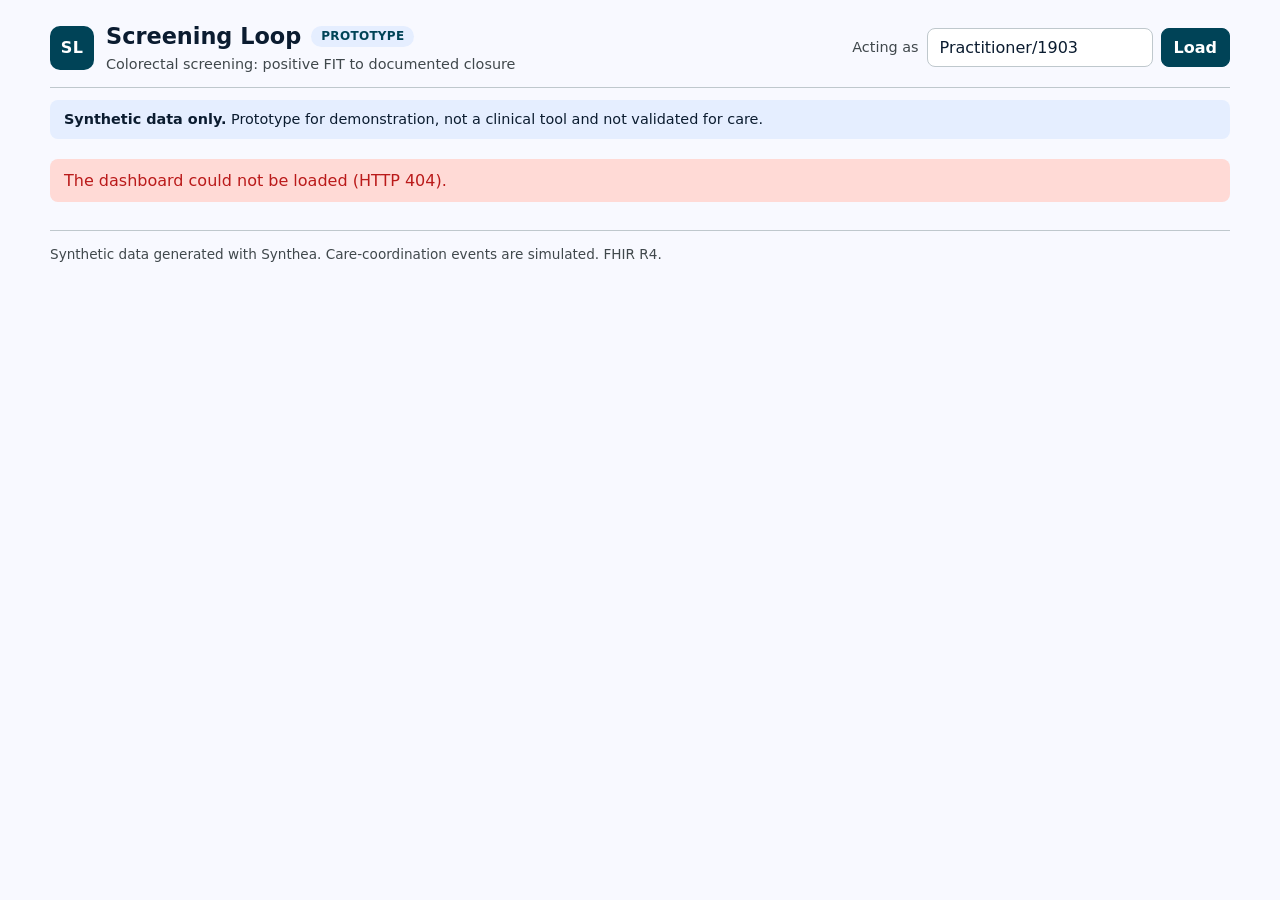
==== frontend/index.html @ 6d24c582 "feat(frontend): add case dashboard page" ====
<!doctype html>
<html lang="en">
<head>
  <meta charset="utf-8">
  <meta name="viewport" content="width=device-width, initial-scale=1">
  <title>Screening Loop Dashboard</title>
  <link rel="stylesheet" href="css/styles.css">
</head>
<body>
  <header class="topbar">
    <div class="brand">
      <span class="logo" aria-hidden="true">SL</span>
      <div>
        <h1>Screening Loop <span class="chip chip-neutral">Prototype</span></h1>
        <p class="subtitle">Colorectal screening: positive FIT to documented closure</p>
      </div>
    </div>
    <form id="actor-form" class="actor">
      <label for="actor">Acting as</label>
      <input id="actor" name="actor" type="text" autocomplete="off" spellcheck="false">
      <button type="submit">Load</button>
    </form>
  </header>

  <p class="notice"><strong>Synthetic data only.</strong> Prototype for demonstration, not a clinical tool and not validated for care.</p>
  <p id="message" class="message" role="status" hidden></p>

  <main id="content" hidden>
    <div class="page-head">
      <h2 class="page-title">Screening pathway overview</h2>
      <p class="page-subtitle">Every positive FIT result, from issuance to documented closure.</p>
    </div>

    <section aria-labelledby="kpi-title">
      <h2 id="kpi-title" class="visually-hidden">Key figures</h2>
      <div id="kpis" class="kpis"></div>
    </section>

    <section aria-labelledby="stage-title" class="panel">
      <div class="panel-head">
        <h2 id="stage-title">Cases by lifecycle stage</h2>
        <p class="legend">
          <span class="legend-item"><span class="swatch swatch-open"></span>Open stages</span>
          <span class="legend-item"><span class="swatch swatch-closed"></span>Closed outcomes</span>
        </p>
      </div>
      <div id="stages" class="stages"></div>
    </section>

    <section aria-labelledby="overdue-title" class="panel">
      <div class="panel-head">
        <h2 id="overdue-title">Overdue cases</h2>
        <span id="overdue-count" class="chip chip-warn"></span>
      </div>
      <div id="overdue"></div>
    </section>

    <div class="split">
      <section aria-labelledby="rejected-title" class="panel">
        <div class="panel-head">
          <h2 id="rejected-title">Rejected referrals</h2>
          <span id="rejected-count" class="chip chip-danger"></span>
        </div>
        <div id="rejected"></div>
      </section>

      <section aria-labelledby="unassigned-title" class="panel">
        <div class="panel-head">
          <h2 id="unassigned-title">Ownership</h2>
          <span id="unassigned-count" class="chip chip-ok"></span>
        </div>
        <div id="unassigned"></div>
      </section>
    </div>
  </main>

  <footer class="footer">Synthetic data generated with Synthea. Care-coordination events are simulated. FHIR R4.</footer>

  <script type="module" src="js/dashboard.js"></script>
</body>
</html>
---- frontend/css/styles.css ----
:root {
  --bg: #f8f9ff;
  --surface: #ffffff;
  --surface-low: #eff4ff;
  --surface-high: #e5eeff;
  --text: #0b1c30;
  --muted: #40484c;
  --border: #bfc8cd;
  --primary: #004357;
  --primary-soft: #0d5c75;
  --on-primary: #ffffff;
  --warn: #7a4a00;
  --warn-bg: #fff3d6;
  --warn-border: #e0a526;
  --danger: #ba1a1a;
  --danger-bg: #ffdad6;
  --ok: #0b6b3a;
  --ok-bg: #d8f3e3;
  --bar-open: #0d5c75;
  --bar-closed: #7b8794;
  --focus: #0d5c75;
}

@media (prefers-color-scheme: dark) {
  :root:not([data-theme="light"]) {
    --bg: #0b1520;
    --surface: #132131;
    --surface-low: #172a3d;
    --surface-high: #1d3349;
    --text: #e6eef7;
    --muted: #a9b6c3;
    --border: #2c4157;
    --primary: #7cc4dc;
    --primary-soft: #5aa9c4;
    --on-primary: #06202b;
    --warn: #f3c66b;
    --warn-bg: #2f2410;
    --warn-border: #a8791c;
    --danger: #ffb4ab;
    --danger-bg: #3a1a17;
    --ok: #7fdca8;
    --ok-bg: #11301f;
    --bar-open: #5aa9c4;
    --bar-closed: #8895a3;
    --focus: #7cc4dc;
  }
}

* {
  box-sizing: border-box;
}

body {
  margin: 0;
  padding: 0 16px 24px;
  background: var(--bg);
  color: var(--text);
  font-family: system-ui, -apple-system, "Segoe UI", Roboto, Inter, sans-serif;
  line-height: 1.45;
}

main,
.topbar,
.notice,
.message,
.footer {
  max-width: 1180px;
  margin-left: auto;
  margin-right: auto;
}

:focus-visible {
  outline: 3px solid var(--focus);
  outline-offset: 2px;
}

.topbar {
  display: flex;
  flex-wrap: wrap;
  gap: 16px;
  align-items: center;
  justify-content: space-between;
  padding: 20px 0 12px;
  border-bottom: 1px solid var(--border);
}

.brand {
  display: flex;
  gap: 12px;
  align-items: center;
}

.logo {
  display: grid;
  place-items: center;
  width: 44px;
  height: 44px;
  border-radius: 10px;
  background: var(--primary);
  color: var(--on-primary);
  font-weight: 700;
  letter-spacing: 0.5px;
}

h1 {
  margin: 0;
  font-size: 1.4rem;
  display: flex;
  gap: 10px;
  align-items: center;
  flex-wrap: wrap;
}

h2 {
  margin: 0;
  font-size: 1.05rem;
}

.subtitle {
  margin: 2px 0 0;
  color: var(--muted);
  font-size: 0.9rem;
}

.actor {
  display: flex;
  gap: 8px;
  align-items: center;
  flex-wrap: wrap;
}

.actor label {
  color: var(--muted);
  font-size: 0.9rem;
}

input,
button {
  font: inherit;
  padding: 7px 12px;
  border: 1px solid var(--border);
  border-radius: 8px;
  background: var(--surface);
  color: var(--text);
}

button {
  background: var(--primary);
  border-color: var(--primary);
  color: var(--on-primary);
  font-weight: 600;
  cursor: pointer;
}

.notice {
  margin-top: 12px;
  margin-bottom: 20px;
  padding: 9px 14px;
  border-radius: 8px;
  background: var(--surface-high);
  color: var(--text);
  font-size: 0.9rem;
}

.message {
  padding: 10px 14px;
  border-radius: 8px;
  background: var(--danger-bg);
  color: var(--danger);
}

.page-head {
  margin-bottom: 16px;
}

.page-title {
  font-size: 1.7rem;
}

.page-subtitle {
  margin: 4px 0 0;
  color: var(--muted);
}

.chip {
  display: inline-block;
  padding: 2px 10px;
  border-radius: 999px;
  font-size: 0.75rem;
  font-weight: 600;
  letter-spacing: 0.3px;
  white-space: nowrap;
}

.chip-neutral {
  background: var(--surface-high);
  color: var(--primary);
  text-transform: uppercase;
}

.chip-warn {
  background: var(--warn-bg);
  color: var(--warn);
  border: 1px solid var(--warn-border);
}

.chip-danger {
  background: var(--danger-bg);
  color: var(--danger);
}

.chip-ok {
  background: var(--ok-bg);
  color: var(--ok);
}

.chip-stage {
  background: var(--surface-low);
  color: var(--primary);
  border: 1px solid var(--border);
}

.kpis {
  display: grid;
  grid-template-columns: repeat(auto-fit, minmax(170px, 1fr));
  gap: 12px;
  margin-bottom: 20px;
}

.kpi {
  padding: 14px 16px;
  border: 1px solid var(--border);
  border-radius: 10px;
  background: var(--surface);
}

.kpi .label {
  color: var(--muted);
  font-size: 0.78rem;
  font-weight: 600;
  letter-spacing: 0.6px;
  text-transform: uppercase;
}

.kpi .value {
  margin: 6px 0 2px;
  font-size: 2rem;
  font-weight: 700;
}

.kpi .hint {
  color: var(--muted);
  font-size: 0.82rem;
}

.kpi.warn {
  border: 2px solid var(--warn-border);
  background: var(--warn-bg);
}

.kpi.warn .value,
.kpi.warn .hint {
  color: var(--warn);
}

.kpi.danger {
  border: 2px solid var(--danger);
  background: var(--danger-bg);
}

.kpi.danger .value,
.kpi.danger .hint {
  color: var(--danger);
}

.kpi.ok .value {
  color: var(--ok);
}

.panel {
  margin-bottom: 20px;
  padding: 18px;
  border: 1px solid var(--border);
  border-radius: 12px;
  background: var(--surface);
}

.panel-head {
  display: flex;
  flex-wrap: wrap;
  gap: 10px;
  align-items: center;
  justify-content: space-between;
  margin-bottom: 14px;
}

.legend {
  display: flex;
  gap: 16px;
  margin: 0;
  color: var(--muted);
  font-size: 0.85rem;
}

.legend-item {
  display: inline-flex;
  gap: 6px;
  align-items: center;
}

.swatch {
  width: 12px;
  height: 12px;
  border-radius: 3px;
}

.swatch-open {
  background: var(--bar-open);
}

.swatch-closed {
  background: var(--bar-closed);
}

.stages {
  display: grid;
  grid-template-columns: repeat(auto-fit, minmax(150px, 1fr));
  gap: 10px;
}

.stage {
  padding: 12px;
  border: 1px solid var(--border);
  border-radius: 10px;
  background: var(--surface-low);
}

.stage.is-rejected {
  border-color: var(--danger);
  background: var(--danger-bg);
}

.stage.is-closed {
  background: var(--surface-high);
}

.stage-top {
  display: flex;
  justify-content: space-between;
  align-items: center;
  color: var(--muted);
  font-size: 0.78rem;
  font-weight: 600;
}

.stage-count {
  min-width: 26px;
  padding: 1px 8px;
  border-radius: 6px;
  background: var(--primary);
  color: var(--on-primary);
  text-align: center;
  font-size: 0.85rem;
}

.stage-name {
  margin: 8px 0 10px;
  min-height: 2.6em;
  font-weight: 600;
  font-size: 0.92rem;
}

.stage-track {
  height: 7px;
  border-radius: 4px;
  background: var(--border);
  overflow: hidden;
}

.stage-bar {
  height: 100%;
  background: var(--bar-open);
}

.is-closed .stage-bar {
  background: var(--bar-closed);
}

.is-rejected .stage-bar {
  background: var(--danger);
}

.stage-share {
  margin-top: 6px;
  color: var(--muted);
  font-size: 0.78rem;
}

.table-wrap {
  overflow-x: auto;
}

table {
  width: 100%;
  border-collapse: collapse;
  font-size: 0.92rem;
}

th,
td {
  padding: 10px 12px;
  border-bottom: 1px solid var(--border);
  text-align: left;
  white-space: nowrap;
}

th {
  background: var(--surface-low);
  color: var(--muted);
  font-size: 0.78rem;
  letter-spacing: 0.5px;
  text-transform: uppercase;
}

td.case-id {
  color: var(--primary);
  font-weight: 650;
}

.split {
  display: grid;
  grid-template-columns: 3fr 2fr;
  gap: 20px;
}

.split .panel {
  margin-bottom: 0;
}

.empty {
  display: grid;
  gap: 6px;
  justify-items: center;
  padding: 24px 12px;
  text-align: center;
}

.empty strong {
  font-size: 1.1rem;
  color: var(--ok);
}

.empty span {
  color: var(--muted);
}

.footer {
  margin-top: 28px;
  padding-top: 14px;
  border-top: 1px solid var(--border);
  color: var(--muted);
  font-size: 0.85rem;
}

.visually-hidden {
  position: absolute;
  width: 1px;
  height: 1px;
  overflow: hidden;
  clip: rect(0, 0, 0, 0);
}

@media (max-width: 800px) {
  .split {
    grid-template-columns: 1fr;
  }
}
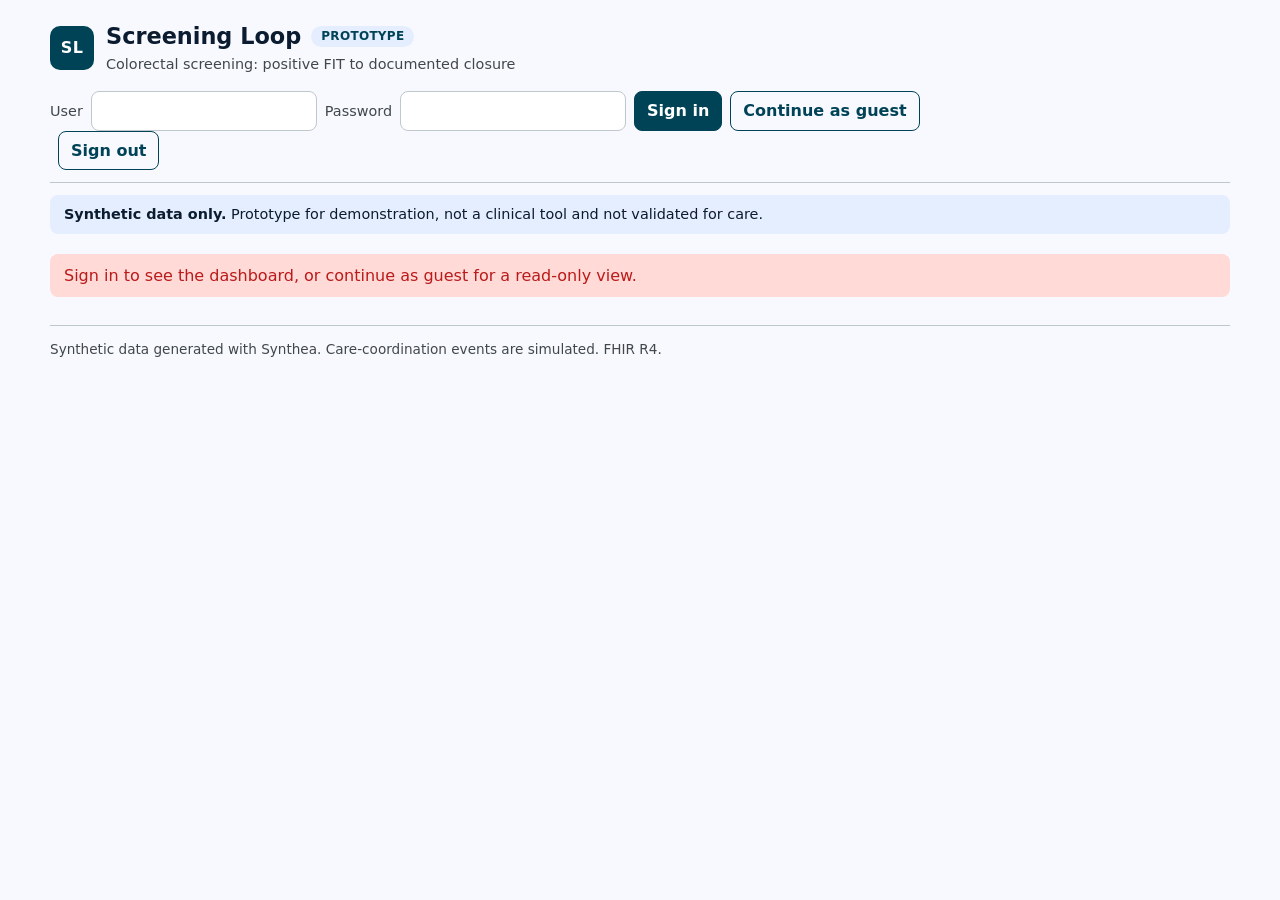
==== commit 07e83fcd: "feat(backend): add session login, roles and permission policy" ====
--- a/frontend/index.html
+++ b/frontend/index.html
@@ -15,11 +15,20 @@
         <p class="subtitle">Colorectal screening: positive FIT to documented closure</p>
       </div>
     </div>
-    <form id="actor-form" class="actor">
-      <label for="actor">Acting as</label>
-      <input id="actor" name="actor" type="text" autocomplete="off" spellcheck="false">
-      <button type="submit">Load</button>
-    </form>
+    <div class="session">
+      <form id="login-form" class="actor" hidden>
+        <label for="username">User</label>
+        <input id="username" name="username" type="text" autocomplete="username" spellcheck="false" required>
+        <label for="password">Password</label>
+        <input id="password" name="password" type="password" autocomplete="current-password" required>
+        <button type="submit">Sign in</button>
+        <button type="button" id="guest-button" class="secondary">Continue as guest</button>
+      </form>
+      <div id="user-info" class="actor" hidden>
+        <span id="user-label"></span>
+        <button type="button" id="logout-button" class="secondary">Sign out</button>
+      </div>
+    </div>
   </header>
 
   <p class="notice"><strong>Synthetic data only.</strong> Prototype for demonstration, not a clinical tool and not validated for care.</p>
--- a/frontend/css/styles.css
+++ b/frontend/css/styles.css
@@ -152,6 +152,12 @@
   cursor: pointer;
 }
 
+button.secondary {
+  background: transparent;
+  color: var(--primary);
+  border-color: var(--primary);
+}
+
 .notice {
   margin-top: 12px;
   margin-bottom: 20px;
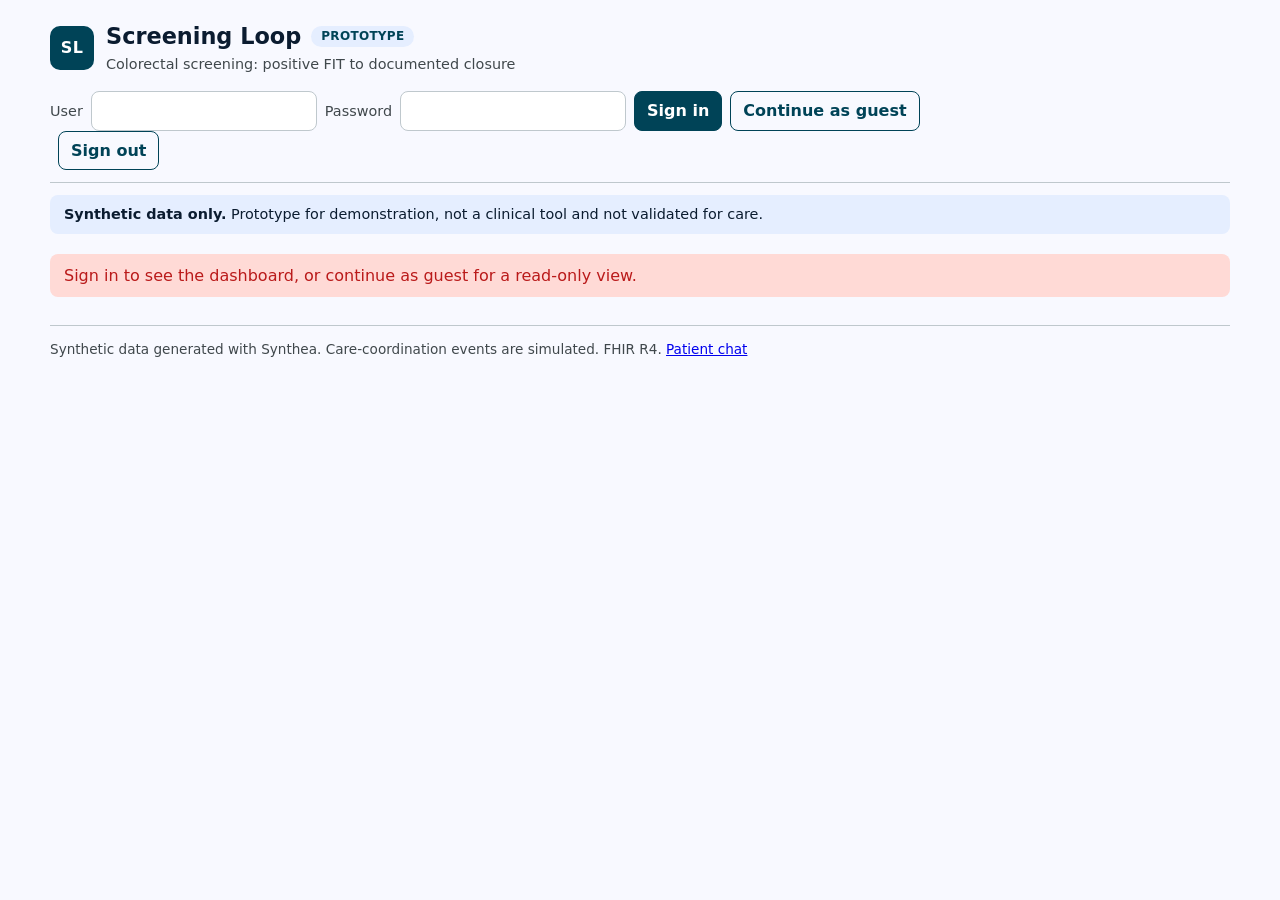
==== commit 8c7d8ea3: "feat(frontend): add patient chat page with simulated face check" ====
--- a/frontend/index.html
+++ b/frontend/index.html
@@ -83,7 +83,7 @@
     </div>
   </main>
 
-  <footer class="footer">Synthetic data generated with Synthea. Care-coordination events are simulated. FHIR R4.</footer>
+  <footer class="footer">Synthetic data generated with Synthea. Care-coordination events are simulated. FHIR R4. <a href="/patient.html">Patient chat</a></footer>
 
   <script type="module" src="js/dashboard.js"></script>
 </body>
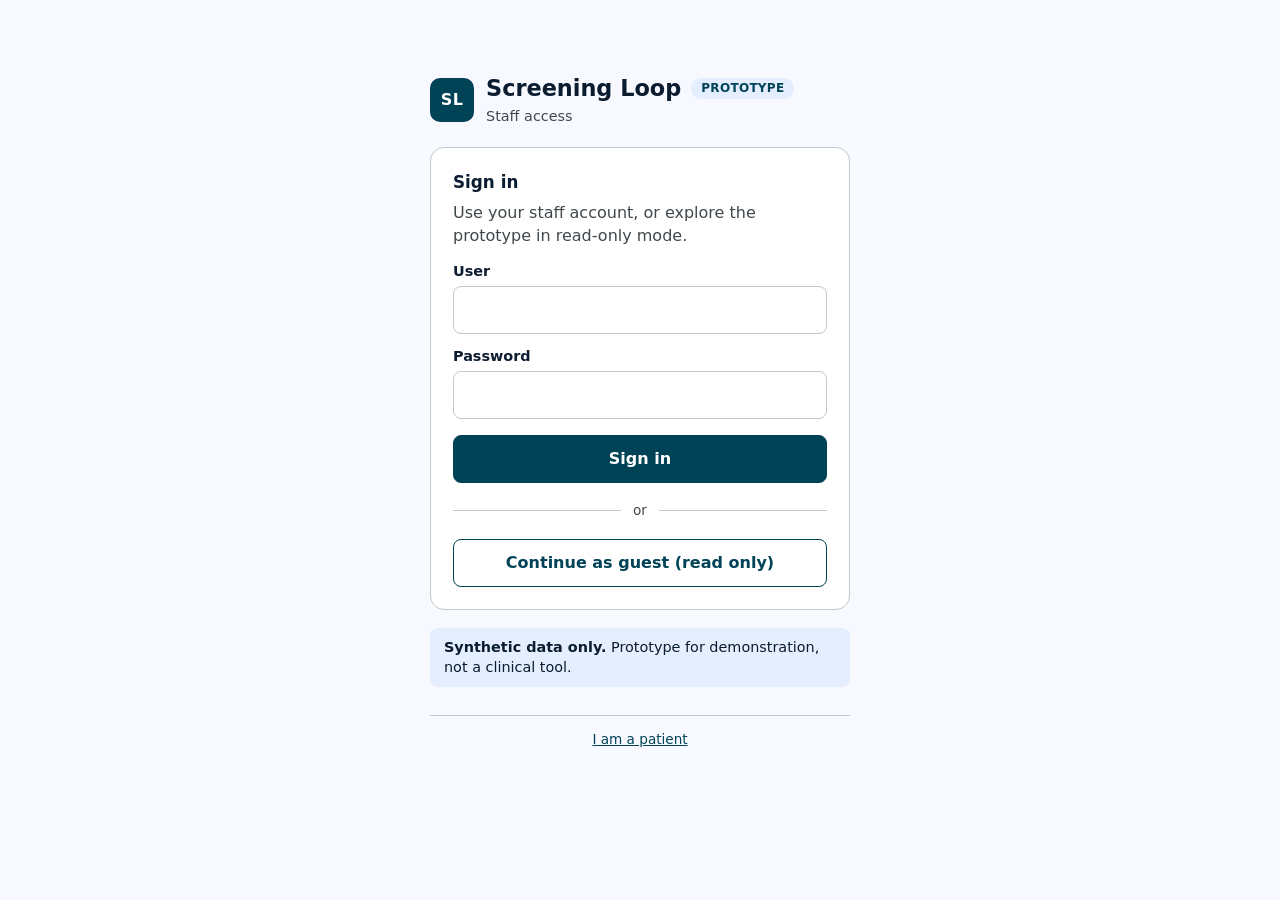
==== commit 7866e5bf: "feat(frontend): add staff login page and case workspace" ====
--- a/frontend/index.html
+++ b/frontend/index.html
@@ -15,19 +15,13 @@
         <p class="subtitle">Colorectal screening: positive FIT to documented closure</p>
       </div>
     </div>
-    <div class="session">
-      <form id="login-form" class="actor" hidden>
-        <label for="username">User</label>
-        <input id="username" name="username" type="text" autocomplete="username" spellcheck="false" required>
-        <label for="password">Password</label>
-        <input id="password" name="password" type="password" autocomplete="current-password" required>
-        <button type="submit">Sign in</button>
-        <button type="button" id="guest-button" class="secondary">Continue as guest</button>
-      </form>
-      <div id="user-info" class="actor" hidden>
-        <span id="user-label"></span>
-        <button type="button" id="logout-button" class="secondary">Sign out</button>
-      </div>
+    <nav class="staff-nav" aria-label="Staff">
+      <a href="/" aria-current="page">Dashboard</a>
+      <a href="cases.html">Cases</a>
+    </nav>
+    <div class="session actor">
+      <span id="user-label"></span>
+      <button type="button" id="logout-button" class="secondary">Sign out</button>
     </div>
   </header>
 
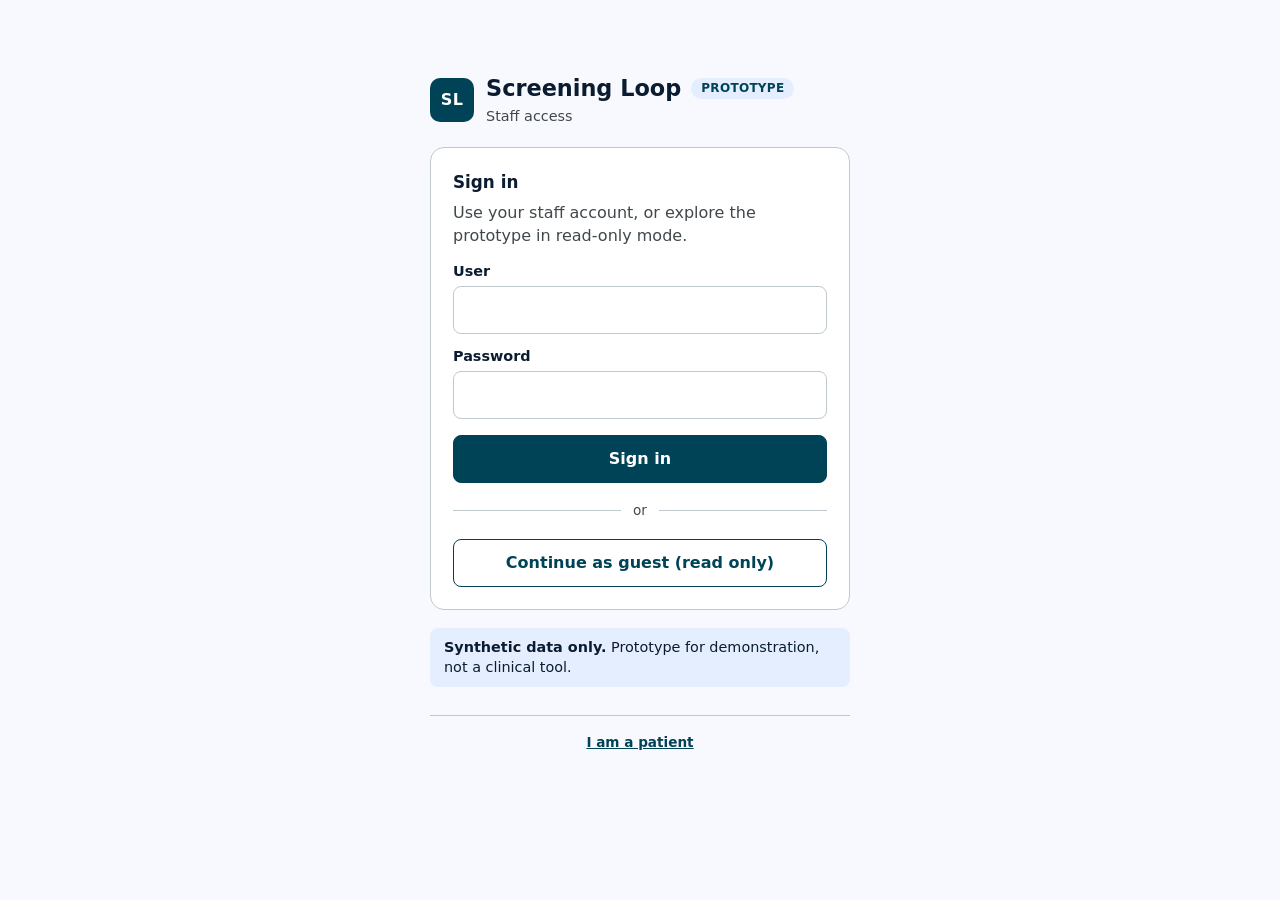
==== commit 036f34db: "fix(frontend): fix issues found by the QA gate" ====
--- a/frontend/index.html
+++ b/frontend/index.html
@@ -4,6 +4,7 @@
   <meta charset="utf-8">
   <meta name="viewport" content="width=device-width, initial-scale=1">
   <title>Screening Loop Dashboard</title>
+  <link rel="icon" href="favicon.svg" type="image/svg+xml">
   <link rel="stylesheet" href="css/styles.css">
 </head>
 <body>
@@ -77,7 +78,7 @@
     </div>
   </main>
 
-  <footer class="footer">Synthetic data generated with Synthea. Care-coordination events are simulated. FHIR R4. <a href="/patient.html">Patient chat</a></footer>
+  <footer class="footer" id="footer" hidden>Synthetic data generated with Synthea. Care-coordination events are simulated. FHIR R4. <a href="/patient.html">Patient chat</a></footer>
 
   <script type="module" src="js/dashboard.js"></script>
 </body>
--- a/frontend/css/styles.css
+++ b/frontend/css/styles.css
@@ -478,6 +478,42 @@
 
 @media (max-width: 800px) {
   .split {
-    grid-template-columns: 1fr;
+    grid-template-columns: minmax(0, 1fr);
   }
 }
+
+.panel {
+  min-width: 0;
+}
+
+.staff-nav {
+  display: flex;
+  gap: 4px;
+}
+
+.staff-nav a {
+  padding: 8px 14px;
+  border-radius: 8px;
+  color: var(--muted);
+  font-weight: 600;
+  text-decoration: none;
+}
+
+.staff-nav a[aria-current="page"] {
+  background: var(--primary);
+  color: var(--on-primary);
+}
+
+[hidden] {
+  display: none !important;
+}
+
+.case-link,
+.footer a {
+  display: inline-block;
+  min-height: 24px;
+  padding: 3px 2px;
+  color: var(--primary);
+  font-weight: 650;
+}
+
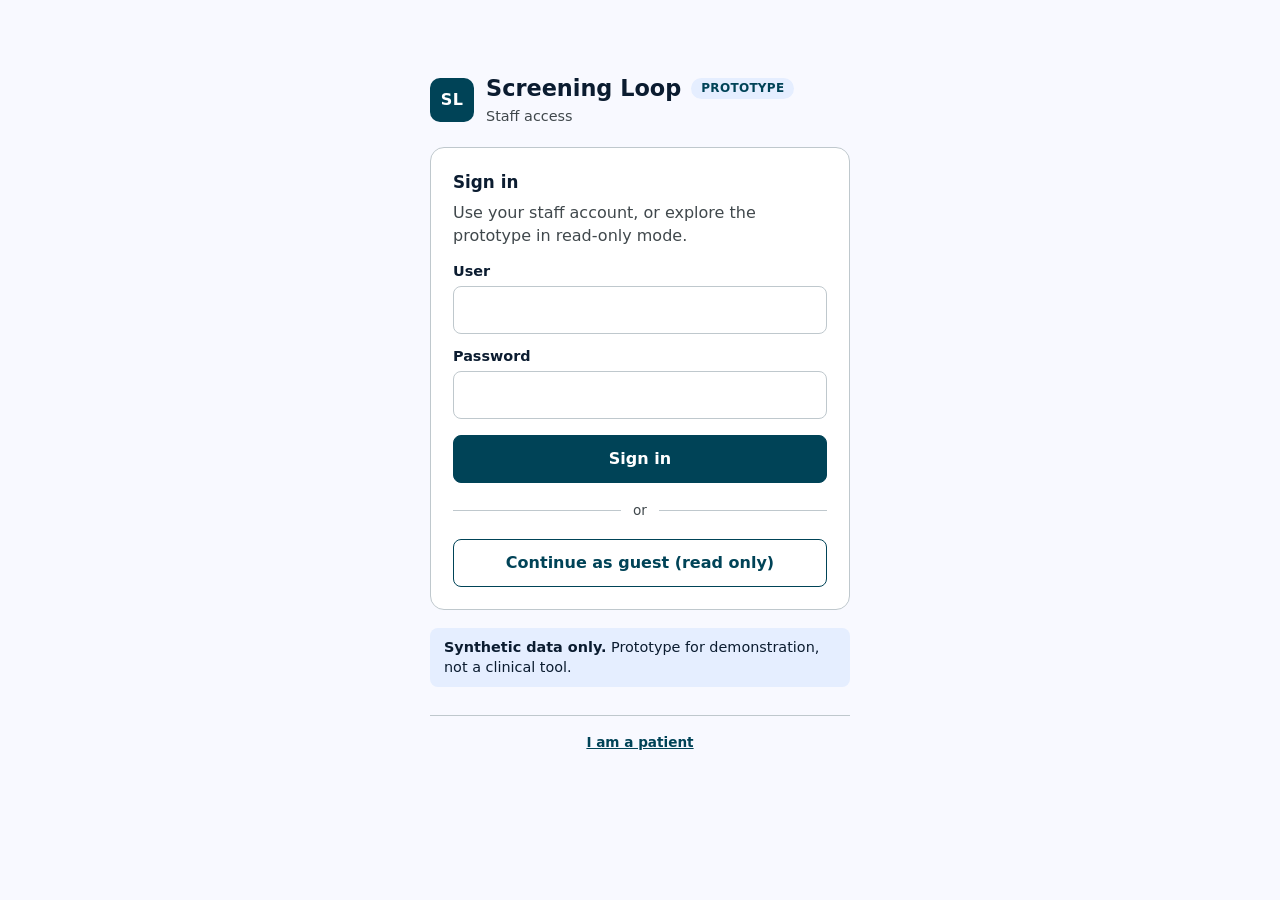
==== commit 2fb8cf3e: "feat(frontend): add a language switch with English and Spanish New i18n module with one dictionary p" ====
--- a/frontend/index.html
+++ b/frontend/index.html
@@ -3,7 +3,7 @@
 <head>
   <meta charset="utf-8">
   <meta name="viewport" content="width=device-width, initial-scale=1">
-  <title>Screening Loop Dashboard</title>
+  <title data-i18n="title.dashboard">Screening Loop Dashboard</title>
   <link rel="icon" href="favicon.svg" type="image/svg+xml">
   <link rel="stylesheet" href="css/styles.css">
 </head>
@@ -12,40 +12,41 @@
     <div class="brand">
       <span class="logo" aria-hidden="true">SL</span>
       <div>
-        <h1>Screening Loop <span class="chip chip-neutral">Prototype</span></h1>
-        <p class="subtitle">Colorectal screening: positive FIT to documented closure</p>
+        <h1>Screening Loop <span class="chip chip-neutral" data-i18n="brand.prototype">Prototype</span></h1>
+        <p class="subtitle" data-i18n="brand.subtitle.pathway">Colorectal screening: positive FIT to documented closure</p>
       </div>
     </div>
-    <nav class="staff-nav" aria-label="Staff">
-      <a href="/" aria-current="page">Dashboard</a>
-      <a href="cases.html">Cases</a>
+    <nav class="staff-nav" aria-label="Staff" data-i18n-attr="aria-label:nav.label">
+      <a href="/" aria-current="page" data-i18n="nav.dashboard">Dashboard</a>
+      <a href="cases.html" data-i18n="nav.cases">Cases</a>
     </nav>
+    <div data-lang-switch></div>
     <div class="session actor">
       <span id="user-label"></span>
-      <button type="button" id="logout-button" class="secondary">Sign out</button>
+      <button type="button" id="logout-button" class="secondary" data-i18n="session.signOut">Sign out</button>
     </div>
   </header>
 
-  <p class="notice"><strong>Synthetic data only.</strong> Prototype for demonstration, not a clinical tool and not validated for care.</p>
+  <p class="notice"><strong data-i18n="notice.syntheticStrong">Synthetic data only.</strong> <span data-i18n="notice.prototypeLong">Prototype for demonstration, not a clinical tool and not validated for care.</span></p>
   <p id="message" class="message" role="status" hidden></p>
 
   <main id="content" hidden>
     <div class="page-head">
-      <h2 class="page-title">Screening pathway overview</h2>
-      <p class="page-subtitle">Every positive FIT result, from issuance to documented closure.</p>
+      <h2 class="page-title" data-i18n="dashboard.title">Screening pathway overview</h2>
+      <p class="page-subtitle" data-i18n="dashboard.subtitle">Every positive FIT result, from issuance to documented closure.</p>
     </div>
 
     <section aria-labelledby="kpi-title">
-      <h2 id="kpi-title" class="visually-hidden">Key figures</h2>
+      <h2 id="kpi-title" class="visually-hidden" data-i18n="dashboard.kpiHeading">Key figures</h2>
       <div id="kpis" class="kpis"></div>
     </section>
 
     <section aria-labelledby="stage-title" class="panel">
       <div class="panel-head">
-        <h2 id="stage-title">Cases by lifecycle stage</h2>
+        <h2 id="stage-title" data-i18n="dashboard.stageHeading">Cases by lifecycle stage</h2>
         <p class="legend">
-          <span class="legend-item"><span class="swatch swatch-open"></span>Open stages</span>
-          <span class="legend-item"><span class="swatch swatch-closed"></span>Closed outcomes</span>
+          <span class="legend-item"><span class="swatch swatch-open"></span><span data-i18n="dashboard.legendOpen">Open stages</span></span>
+          <span class="legend-item"><span class="swatch swatch-closed"></span><span data-i18n="dashboard.legendClosed">Closed outcomes</span></span>
         </p>
       </div>
       <div id="stages" class="stages"></div>
@@ -53,7 +54,7 @@
 
     <section aria-labelledby="overdue-title" class="panel">
       <div class="panel-head">
-        <h2 id="overdue-title">Overdue cases</h2>
+        <h2 id="overdue-title" data-i18n="dashboard.overdueHeading">Overdue cases</h2>
         <span id="overdue-count" class="chip chip-warn"></span>
       </div>
       <div id="overdue"></div>
@@ -62,7 +63,7 @@
     <div class="split">
       <section aria-labelledby="rejected-title" class="panel">
         <div class="panel-head">
-          <h2 id="rejected-title">Rejected referrals</h2>
+          <h2 id="rejected-title" data-i18n="dashboard.rejectedHeading">Rejected referrals</h2>
           <span id="rejected-count" class="chip chip-danger"></span>
         </div>
         <div id="rejected"></div>
@@ -70,7 +71,7 @@
 
       <section aria-labelledby="unassigned-title" class="panel">
         <div class="panel-head">
-          <h2 id="unassigned-title">Ownership</h2>
+          <h2 id="unassigned-title" data-i18n="dashboard.ownershipHeading">Ownership</h2>
           <span id="unassigned-count" class="chip chip-ok"></span>
         </div>
         <div id="unassigned"></div>
@@ -78,7 +79,7 @@
     </div>
   </main>
 
-  <footer class="footer" id="footer" hidden>Synthetic data generated with Synthea. Care-coordination events are simulated. FHIR R4. <a href="/patient.html">Patient chat</a></footer>
+  <footer class="footer" id="footer" hidden><span data-i18n="footer.synthetic">Synthetic data generated with Synthea. Care-coordination events are simulated. FHIR R4.</span> <a href="/patient.html" data-i18n="footer.patientChat">Patient chat</a></footer>
 
   <script type="module" src="js/dashboard.js"></script>
 </body>
--- a/frontend/css/styles.css
+++ b/frontend/css/styles.css
@@ -517,3 +517,27 @@
   font-weight: 650;
 }
 
+
+.lang-switch {
+  display: inline-flex;
+  border: 1px solid var(--border);
+  border-radius: 8px;
+  overflow: hidden;
+  background: var(--surface);
+}
+
+.lang-switch button {
+  min-width: 44px;
+  min-height: 36px;
+  padding: 4px 10px;
+  border: 0;
+  border-radius: 0;
+  background: transparent;
+  color: var(--primary);
+  font-weight: 650;
+}
+
+.lang-switch button[aria-pressed="true"] {
+  background: var(--primary);
+  color: var(--on-primary);
+}
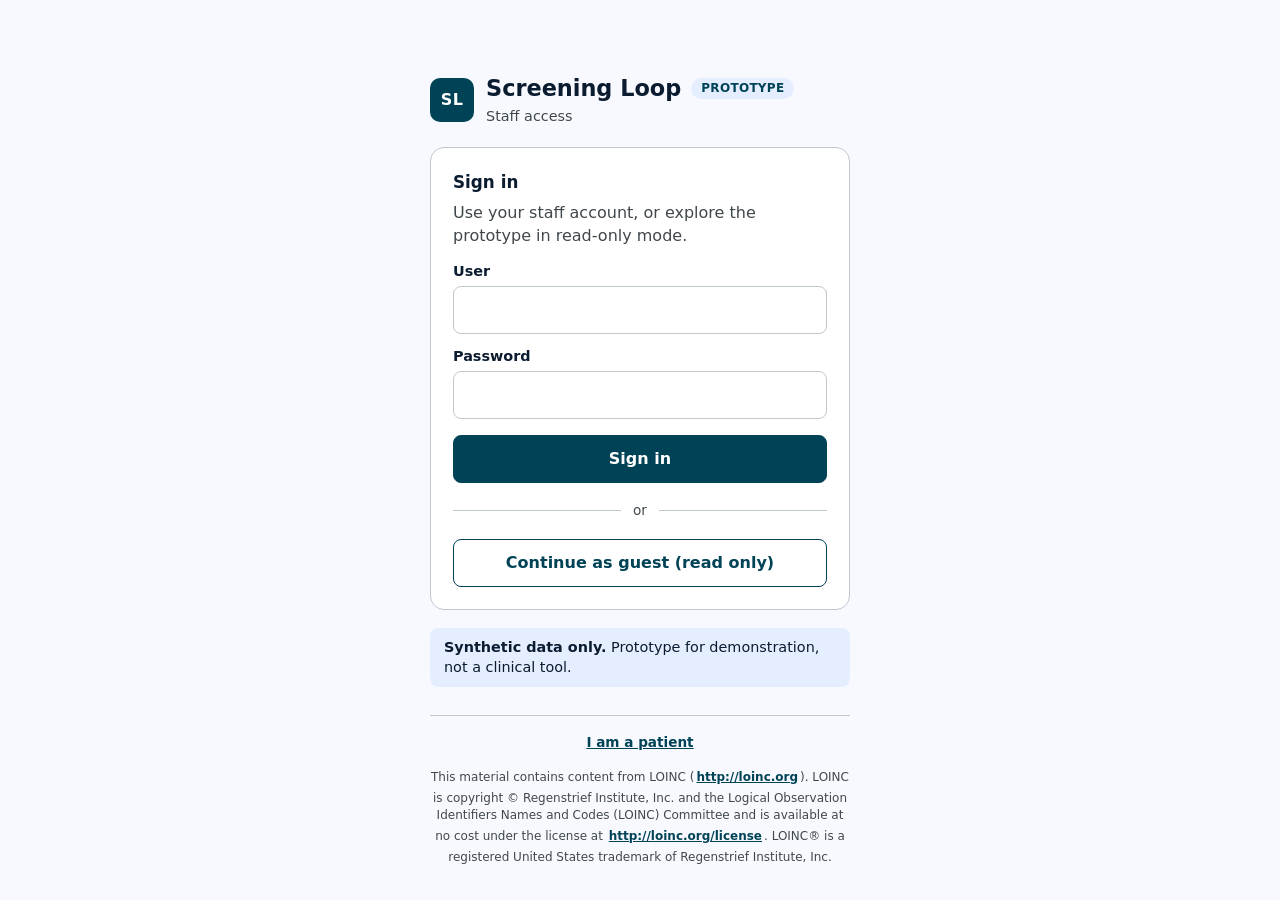
==== commit f5c9b8f7: "feat(frontend): show the LOINC notice in the page footers" ====
--- a/frontend/index.html
+++ b/frontend/index.html
@@ -79,7 +79,7 @@
     </div>
   </main>
 
-  <footer class="footer" id="footer" hidden><span data-i18n="footer.synthetic">Synthetic data generated with Synthea. Care-coordination events are simulated. FHIR R4.</span> <a href="/patient.html" data-i18n="footer.patientChat">Patient chat</a></footer>
+  <footer class="footer" id="footer" hidden><span data-i18n="footer.synthetic">Synthetic data generated with Synthea. Care-coordination events are simulated. FHIR R4.</span> <a href="/patient.html" data-i18n="footer.patientChat">Patient chat</a><p class="loinc-notice" lang="en">This material contains content from LOINC (<a href="http://loinc.org">http://loinc.org</a>). LOINC is copyright &copy; Regenstrief Institute, Inc. and the Logical Observation Identifiers Names and Codes (LOINC) Committee and is available at no cost under the license at <a href="http://loinc.org/license">http://loinc.org/license</a>. LOINC&reg; is a registered United States trademark of Regenstrief Institute, Inc.</p></footer>
 
   <script type="module" src="js/dashboard.js"></script>
 </body>
--- a/frontend/css/styles.css
+++ b/frontend/css/styles.css
@@ -541,3 +541,8 @@
   background: var(--primary);
   color: var(--on-primary);
 }
+
+.loinc-notice {
+  margin: 10px 0 0;
+  font-size: 0.75rem;
+}
